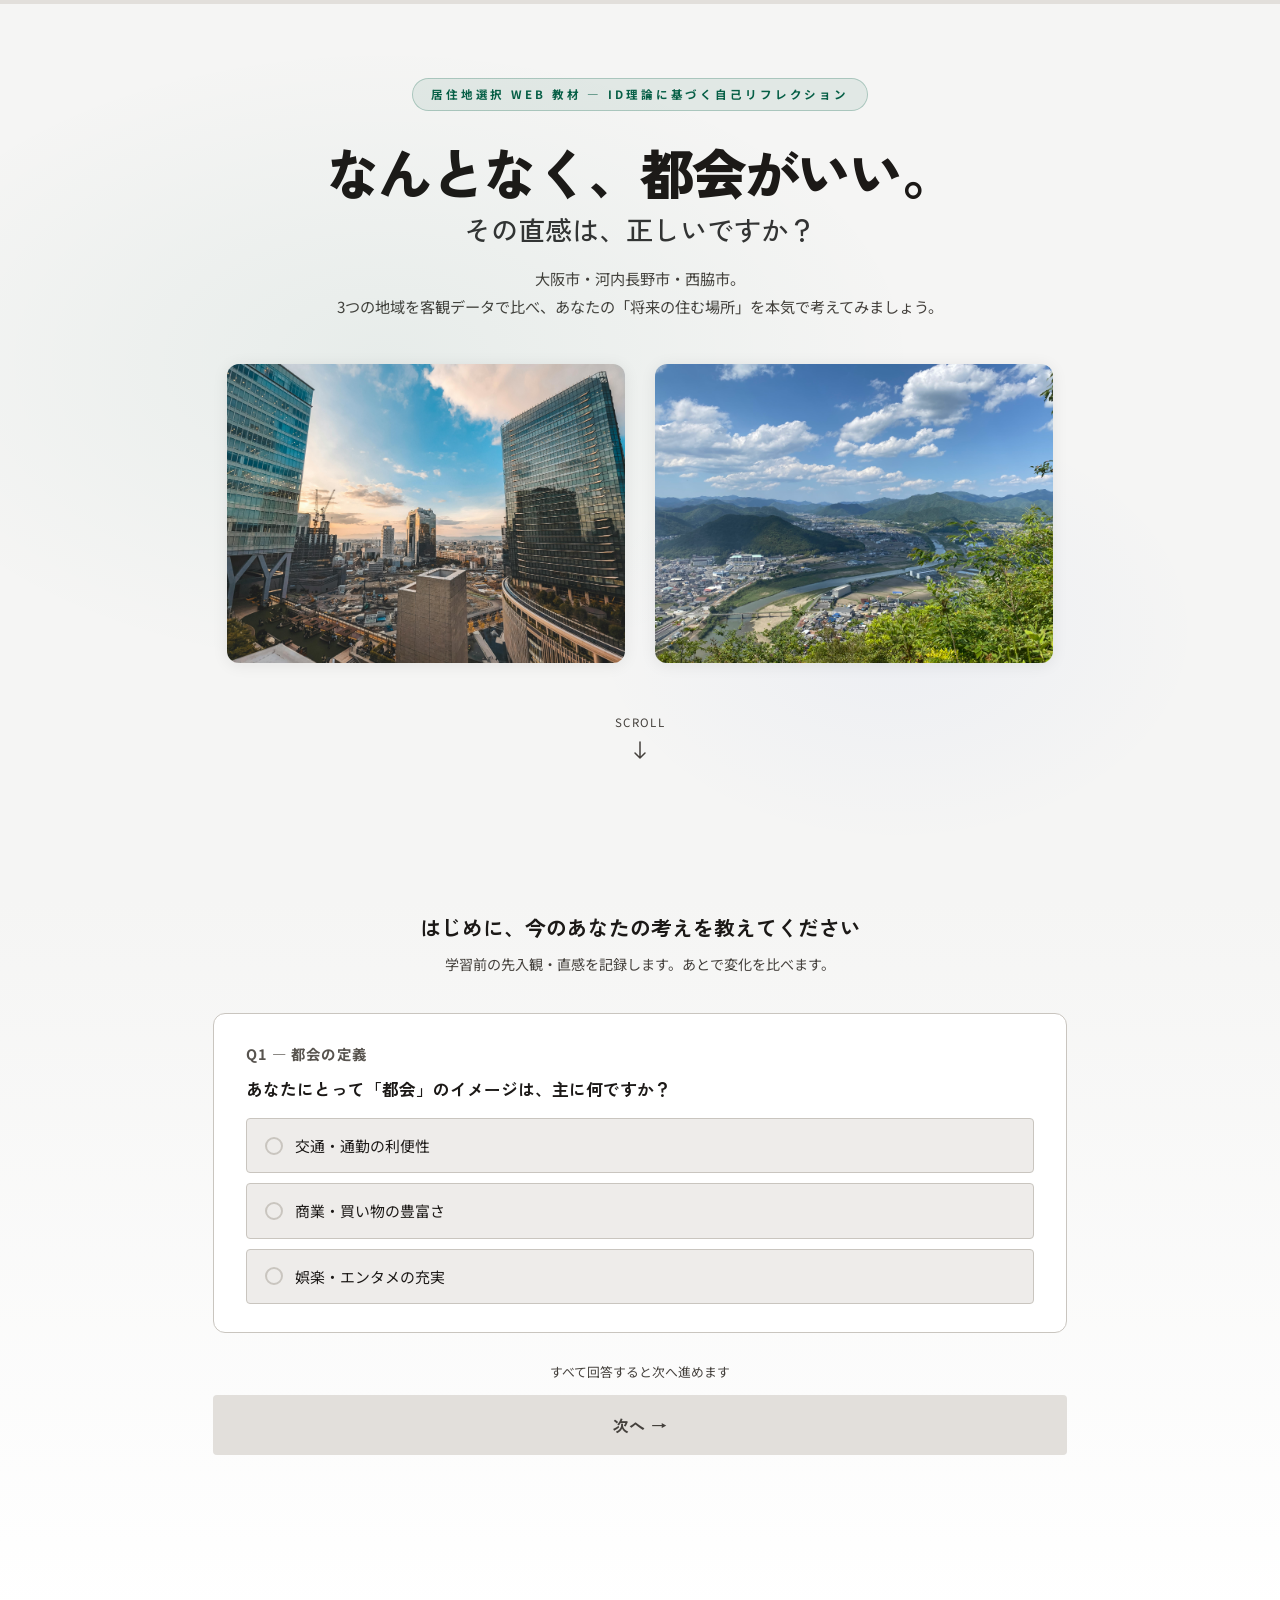
==== index.html @ 0c90a1e6 "index: スマホのhero下余白をさらに縮小(40px→10px) Co-Authored-By: Claude Sonnet 4.6 <noreply@anthropic.com>" ====
<!DOCTYPE html>
<html lang="ja">
<head>
<meta charset="UTF-8">
<meta name="viewport" content="width=device-width, initial-scale=1.0">
<title>居住地選択シミュレーション</title>
<link rel="stylesheet" href="style.css">
<style>
body { background: var(--c-bg); }

.hero {
  min-height: 100vh;
  display: flex;
  flex-direction: column;
  align-items: center;
  justify-content: center;
  text-align: center;
  padding: 30px 20px 90px;
  position: relative;
  overflow: hidden;
}
.hero::before {
  content: '';
  position: absolute;
  inset: 0;
  background:
    radial-gradient(ellipse 60% 50% at 30% 40%, rgba(6,95,70,0.06) 0%, transparent 70%),
    radial-gradient(ellipse 40% 40% at 70% 70%, rgba(29,78,216,0.04) 0%, transparent 60%);
  pointer-events: none;
}
.hero-eyebrow {
  display: inline-block;
  font-size: 0.72rem;
  font-weight: 700;
  letter-spacing: 0.25em;
  text-transform: uppercase;
  color: var(--c-accent);
  background: rgba(6,95,70,0.08);
  border: 1px solid rgba(6,95,70,0.25);
  padding: 6px 18px;
  border-radius: 20px;
  margin-bottom: 28px;
}
.hero-title {
  font-family: 'Zen Kaku Gothic New', sans-serif;
  font-size: clamp(2rem, 6vw, 3.4rem);
  font-weight: 900;
  line-height: 1.2;
  letter-spacing: -0.03em;
  margin-bottom: 20px;
}

.hero-images {
  display: grid;
  grid-template-columns: 1fr 1fr;
  gap: 30px;
  width: 66.67%;
  max-width: 1200px;
  margin-top: 20px;
  margin-bottom: 80px;
  z-index: 2;
  position: relative;
}

.hero-image-card {
  aspect-ratio: 4 / 3;
  border-radius: var(--r);
  overflow: hidden;
  box-shadow: var(--shadow);
  transition: transform 0.3s ease, box-shadow 0.3s ease;
}

.hero-image-card:hover {
  transform: translateY(-8px);
  box-shadow: 0 12px 40px rgba(28,25,23,0.12);
}

.hero-image-card img {
  width: 100%;
  height: 100%;
  object-fit: cover;
}
.hero-title .line2 {
  display: block;
  font-size: clamp(1.1rem, 3vw, 1.7rem);
  color: #333;
  font-weight: 500;
  margin-top: 8px;
  letter-spacing: 0;
}
.hero-sub {
  color: var(--c-text-muted);
  font-size: 0.95rem;
  max-width: 740px;
  margin: 0 auto 24px;
  line-height: 1.8;
}
.scroll-down {
  position: relative;
  margin-top: -30px;
  display: flex;
  flex-direction: column;
  align-items: center;
  gap: 6px;
  font-size: 0.72rem;
  color: var(--c-text-muted);
  letter-spacing: 0.12em;
  text-transform: uppercase;
  animation: bounce 2s infinite;
}
@keyframes bounce {
  0%, 100% { transform: translateY(0); }
  50% { transform: translateY(6px); }
}

/* Form section */
.form-section {
  background: linear-gradient(180deg, var(--c-bg) 0%, var(--c-surface) 100%);
  padding: 10px 0 80px;
}
.section-intro {
  text-align: center;
  margin-bottom: 36px;
}
.section-intro h2 {
  font-family: 'Zen Kaku Gothic New', sans-serif;
  font-size: 1.3rem;
  font-weight: 700;
  margin-bottom: 8px;
}
.section-intro p { color: var(--c-text-muted); font-size: 0.88rem; }

@media (max-width: 600px) {
  .hero-title { font-size: 1.6rem; }
  .hero-title .line2 { font-size: 1rem; }
  .hero-sub { font-size: 0.88rem; }
  .hero-images { width: auto; }
  .hero { padding-bottom: 10px; }
  .form-section { padding-top: 0; }
}

.form-step {
  display: flex;
  gap: 16px;
  margin-bottom: 8px;
}
.step-num {
  width: 28px; height: 28px;
  border-radius: 50%;
  background: rgba(6,95,70,0.1);
  border: 1px solid rgba(6,95,70,0.25);
  color: var(--c-accent);
  font-size: 0.75rem;
  font-weight: 700;
  display: flex;
  align-items: center;
  justify-content: center;
  flex-shrink: 0;
  margin-top: 2px;
}
.step-content { flex: 1; }
.step-content .card { margin-bottom: 0; }

.lock-note {
  text-align: center;
  font-size: 0.8rem;
  color: var(--c-text-muted);
  margin-top: 8px;
  display: flex;
  align-items: center;
  justify-content: center;
  gap: 6px;
}
</style>
</head>
<body>

<div class="progress-bar"><div class="progress-fill" style="width:0%"></div></div>

<!-- HERO -->
<section class="hero">
  <div class="hero-eyebrow">居住地選択 Web 教材 — ID理論に基づく自己リフレクション</div>
  <h1 class="hero-title">
    なんとなく、都会がいい。
    <span class="line2">その直感は、正しいですか？</span>
  </h1>
  <p class="hero-sub">
    大阪市・河内長野市・西脇市。<br>
    3つの地域を客観データで比べ、<br class="sp-br">あなたの「将来の住む場所」を<br class="sp-br">本気で考えてみましょう。
  </p>
  
  <div class="hero-images">
    <div class="hero-image-card">
      <img src="image/梅田都会.jpg" alt="大阪市梅田の超高層ビル群（都市部の利便性と密集性の例）">
    </div>
    <div class="hero-image-card">
      <img src="image/西脇田舎.jpeg" alt="西脇市の農村風景（地方部の自然環境と生活空間の例）">
    </div>
  </div>
  
  <div class="scroll-down">
    <span>scroll</span>
    <svg width="16" height="24" viewBox="0 0 16 24" fill="none"><path d="M8 4v16M3 15l5 5 5-5" stroke="currentColor" stroke-width="1.5" stroke-linecap="round" stroke-linejoin="round"/></svg>
  </div>
</section>

<!-- FORM -->
<section class="form-section">
  <div class="container">
    <div class="section-intro">
      <h2>はじめに、<br class="sp-br">今のあなたの考えを教えてください</h2>
      <p>学習前の先入観・直感を記録します。<br class="sp-br">あとで変化を比べます。</p>
    </div>

    <!-- Q1 -->
    <div>
        <div class="card">
          <div class="card-label">Q1 — 都会の定義</div>
          <h3>あなたにとって「都会」のイメージは、主に何ですか？</h3>
          <div class="radio-group" id="q1-group">
            <label class="radio-option" data-val="convenience">
              <input type="radio" name="city_def" value="convenience">
              <div class="radio-dot"></div>
              <span>交通・通勤の利便性</span>
            </label>
            <label class="radio-option" data-val="commerce">
              <input type="radio" name="city_def" value="commerce">
              <div class="radio-dot"></div>
              <span>商業・買い物の豊富さ</span>
            </label>
            <label class="radio-option" data-val="entertainment">
              <input type="radio" name="city_def" value="entertainment">
              <div class="radio-dot"></div>
              <span>娯楽・エンタメの充実</span>
            </label>
          </div>
        </div>
    </div>

    <!-- Submit -->
    <div style="margin-top: 28px;">
      <p class="lock-note">すべて回答すると次へ進めます</p>
      <button id="btn_start" class="btn-primary" style="margin-top:12px;">
        次へ →
      </button>
    </div>
  </div>
</section>

<script>
// ── Radio 選択スタイル
document.querySelectorAll('.radio-group').forEach(group => {
  group.querySelectorAll('.radio-option').forEach(opt => {
    opt.addEventListener('click', () => {
      const radio = opt.querySelector('input[type="radio"]');
      radio.checked = true;
      group.querySelectorAll('.radio-option').forEach(o => o.classList.remove('selected'));
      opt.classList.add('selected');
      checkValidity();
    });
  });
});

// ── バリデーション（Q1のみチェック）
function checkValidity() {
  const q1 = document.querySelector('input[name="city_def"]:checked');
  document.getElementById('btn_start').disabled = !q1;
}
checkValidity();

// ── Submit
document.getElementById('btn_start').addEventListener('click', () => {
  const q1 = document.querySelector('input[name="city_def"]:checked');

  if (!q1) {
    alert('質問に回答してください');
    return;
  }

  // 学習前データを保存（Q1のみ）
  const data = {
    user_before_data: {
      city_def: q1.value,
      timestamp_before: new Date().toISOString()
    }
  };
  localStorage.setItem('residence_study_log', JSON.stringify(data));
  
  // 中間調査ページに遷移
  window.location.href = 'checkpoint.html';
});
</script>
</body>
</html>
---- style.css ----
@import url('https://fonts.googleapis.com/css2?family=Noto+Sans+JP:wght@300;400;500;700&family=Zen+Kaku+Gothic+New:wght@400;700;900&display=swap');

:root {
  --c-bg: #F5F5F4;
  --c-surface: #FFFFFF;
  --c-surface2: #EEECEA;
  --c-border: #E2DFDB;
  --c-border-bright: #C9C5BF;
  --c-text: #1C1917;              /* コントラスト比 14.8:1 */
  --c-text-muted: #44403C;        /* コントラスト比 7.2:1 */
  --c-text-bright: #1C1917;
  --c-text-bright-muted: #57534E;
  --c-accent: #065F46;            /* 深みのあるエメラルド — コントラスト比 4.9:1 */
  --c-accent2: #DC2626;           /* 赤 — エラー・不正解 */
  --c-accent3: #059669;           /* 緑 — 正解・完了 */
  --c-cta-bright: #065F46;
  --c-cta-bright-alt: #7C3AED;
  --c-osaka: #1A4A8A;             /* 藍染ネイビー — 大阪・水都・堂島 */
  --c-kawachi: #3C7A3A;           /* 若草グリーン — 里山・森・自然 */
  --c-nishiwaki: #B85C38;         /* 播州織テラコッタ — 西脇の伝統織物 */
  --c-gold: #B45309;
  --r: 12px;
  --r-sm: 4px;
  --shadow: 0 2px 16px rgba(28,25,23,0.08);
}

*, *::before, *::after { box-sizing: border-box; margin: 0; padding: 0; }

html { font-size: 16px; scroll-behavior: smooth; }

body {
  background: var(--c-bg);
  color: var(--c-text);
  font-family: 'Noto Sans JP', sans-serif;
  font-weight: 400;
  line-height: 1.7;
  min-height: 100vh;
}

/* ── PROGRESS BAR ── */
.progress-bar {
  position: fixed;
  top: 0; left: 0;
  width: 100%;
  height: 4px;
  background: var(--c-border);
  z-index: 100;
}
.progress-fill {
  height: 100%;
  background: linear-gradient(90deg, var(--c-accent), var(--c-accent3));
  transition: width 0.6s ease;
}

/* ── CHAPTER HEADER ── */
.chapter-header {
  padding: 80px 0 40px;
  text-align: center;
}
.chapter-tag {
  display: inline-block;
  font-family: 'Zen Kaku Gothic New', sans-serif;
  font-size: 0.7rem;
  font-weight: 700;
  letter-spacing: 0.2em;
  text-transform: uppercase;
  color: var(--c-accent);
  border: 1px solid var(--c-accent);
  padding: 4px 14px;
  border-radius: 20px;
  margin-bottom: 16px;
}
.chapter-title {
  font-family: 'Zen Kaku Gothic New', sans-serif;
  font-size: clamp(1.6rem, 4vw, 2.6rem);
  font-weight: 900;
  line-height: 1.3;
  letter-spacing: -0.02em;
}
.chapter-title span { color: var(--c-accent); }
.chapter-desc {
  color: var(--c-text-muted);
  font-size: 0.95rem;
  margin-top: 12px;
  max-width: 700px;
  margin-left: auto;
  margin-right: auto;
}

/* ── CONTAINER ── */
.container {
  width: 66.67%;
  max-width: 1200px;
  margin: 0 auto;
  padding: 0 0 80px;
}
@media (max-width: 768px) {
  .container {
    width: auto;
    padding: 0 20px 80px;
  }
  .form-step {
    flex-direction: column !important;
    gap: 8px !important;
  }
  .step-content {
    width: 100%;
  }
}

/* ── CARD ── */
.card {
  background: var(--c-surface);
  border: 1.5px solid var(--c-border-bright);
  border-radius: var(--r);
  padding: 28px 32px;
  margin-bottom: 20px;
}
.card-label {
  font-size: 0.9rem;
  font-weight: 700;
  letter-spacing: 0.08em;
  text-transform: uppercase;
  color: var(--c-text-bright-muted);
  margin-bottom: 10px;
}
.card h3 {
  font-family: 'Zen Kaku Gothic New', sans-serif;
  font-size: 1.05rem;
  font-weight: 700;
  margin-bottom: 16px;
  line-height: 1.5;
  color: var(--c-text-bright);
}

/* ── RADIO GROUP ── */
.radio-group {
  display: flex;
  flex-direction: column;
  gap: 10px;
}
.radio-option {
  display: flex;
  align-items: center;
  gap: 12px;
  padding: 14px 18px;
  background: var(--c-surface2);
  border: 1.5px solid var(--c-border-bright);
  border-radius: var(--r-sm);
  cursor: pointer;
  transition: all 0.2s ease;
  font-size: 0.93rem;
  color: var(--c-text);
}
.radio-option:hover {
  border-color: var(--c-accent);
  border-width: 2px;
  background: rgba(6,95,70,0.05);
  color: var(--c-text);
}
/* visually hidden but keyboard accessible — NOT display:none */
.radio-option input[type="radio"] {
  position: absolute;
  opacity: 0;
  width: 1px;
  height: 1px;
  margin: -1px;
  overflow: hidden;
  clip: rect(0 0 0 0);
  white-space: nowrap;
}
/* show focus ring on the label when the hidden radio is focused */
.radio-option:focus-within {
  border-color: var(--c-accent);
  border-width: 2.5px;
  outline: 3px solid rgba(6,95,70,0.35);
  outline-offset: 3px;
}
.radio-dot {
  width: 18px; height: 18px;
  border-radius: 50%;
  border: 2px solid var(--c-border-bright);
  flex-shrink: 0;
  display: flex; align-items: center; justify-content: center;
  transition: all 0.2s ease;
}
.radio-option:hover .radio-dot {
  border-color: var(--c-accent);
}
.radio-option.selected {
  border-color: var(--c-accent);
  border-width: 2px;
  background: rgba(6,95,70,0.07);
  color: var(--c-text);
}
.radio-option.selected .radio-dot {
  border-color: var(--c-accent);
  background: var(--c-accent);
}
.radio-option.selected .radio-dot::after {
  content: '';
  width: 6px; height: 6px;
  border-radius: 50%;
  background: #fff;
  display: block;
}

/* ── TEXTAREA ── */
.textarea-field {
  width: 100%;
  background: var(--c-surface2);
  border: 1.5px solid var(--c-border);
  border-radius: var(--r-sm);
  color: var(--c-text);
  font-family: 'Noto Sans JP', sans-serif;
  font-size: 0.93rem;
  padding: 14px 18px;
  resize: vertical;
  min-height: 100px;
  outline: none;
  transition: border-color 0.2s;
  line-height: 1.7;
}
.textarea-field:focus { border-color: var(--c-accent); }
.textarea-field::placeholder { color: var(--c-text-muted); }

/* ── SLIDER ── */
.slider-wrap {
  margin-top: 8px;
}
.slider-labels {
  display: flex;
  justify-content: space-between;
  font-size: 0.78rem;
  color: var(--c-text-muted);
  margin-bottom: 8px;
}
input[type="range"] {
  width: 100%;
  appearance: none;
  height: 6px;
  background: var(--c-border);
  border-radius: 3px;
  outline: none;
  cursor: pointer;
}
input[type="range"]::-webkit-slider-thumb {
  appearance: none;
  width: 20px; height: 20px;
  border-radius: 50%;
  background: var(--c-accent);
  cursor: pointer;
  box-shadow: 0 0 0 4px rgba(91,140,255,0.2);
}
.slider-value {
  text-align: center;
  font-size: 1.1rem;
  font-weight: 700;
  color: var(--c-accent);
  margin-top: 8px;
}

/* ── BUTTONS ── */
.btn-primary {
  display: block;
  width: 100%;
  padding: 18px;
  background: var(--c-border);
  color: var(--c-text-muted);
  border: none;
  border-radius: var(--r-sm);
  font-family: 'Zen Kaku Gothic New', sans-serif;
  font-size: 1rem;
  font-weight: 700;
  cursor: not-allowed;
  transition: all 0.25s ease;
  letter-spacing: 0.04em;
  margin-top: 12px;
}
.btn-primary:not(:disabled) {
  background: var(--c-cta-bright);
  color: var(--c-bg);
  cursor: pointer;
}
.btn-primary:hover:not(:disabled) {
  background: #047857;
  transform: translateY(-2px);
  box-shadow: 0 8px 24px rgba(6,95,70,0.35);
}
.btn-primary:disabled {
  background: var(--c-border);
  color: var(--c-text-muted);
  cursor: not-allowed;
  transform: none;
  box-shadow: none;
}

/* ── CITY GRID ── */
.city-grid {
  display: grid;
  grid-template-columns: repeat(3, 1fr);
  gap: 14px;
  margin-bottom: 20px;
}
@media (max-width: 600px) {
  .city-grid { grid-template-columns: 1fr; }
}
.city-card {
  background: var(--c-surface);
  border: 1px solid var(--c-border);
  border-radius: var(--r);
  padding: 22px 20px;
  transition: transform 0.2s, box-shadow 0.2s;
}
.city-card:hover {
  transform: translateY(-3px);
  box-shadow: var(--shadow);
}
.city-card.osaka { border-top: 3px solid var(--c-osaka); }
.city-card.kawachi { border-top: 3px solid var(--c-kawachi); }
.city-card.nishiwaki { border-top: 3px solid var(--c-nishiwaki); }
.city-card h3 {
  font-family: 'Zen Kaku Gothic New', sans-serif;
  font-size: 1rem;
  font-weight: 900;
  margin-bottom: 4px;
}
.city-tag {
  font-size: 0.72rem;
  font-weight: 700;
  letter-spacing: 0.08em;
  padding: 3px 10px;
  border-radius: 12px;
  display: inline-block;
  margin-bottom: 14px;
}
.osaka .city-tag { background: rgba(26,74,138,0.1); color: var(--c-osaka); }
.kawachi .city-tag { background: rgba(60,122,58,0.1); color: var(--c-kawachi); }
.nishiwaki .city-tag { background: rgba(184,92,56,0.1); color: var(--c-nishiwaki); }
.city-stat {
  display: flex;
  align-items: baseline;
  gap: 4px;
  margin-bottom: 8px;
  font-size: 0.85rem;
}
.city-stat .stat-label { color: var(--c-text-muted); font-size: 0.78rem; flex-shrink: 0; }
.city-stat .stat-val { font-weight: 700; font-size: 0.95rem; }
.city-link {
  display: inline-flex;
  align-items: center;
  gap: 4px;
  font-size: 0.78rem;
  color: var(--c-accent);
  text-decoration: none;
  margin-top: 8px;
  transition: opacity 0.2s;
}
.city-link:hover { opacity: 0.7; }

/* ── QUIZ ── */
.quiz-options {
  display: flex;
  flex-direction: column;
  gap: 10px;
}
.quiz-btn {
  padding: 14px 20px;
  background: var(--c-surface2);
  border: 1.5px solid var(--c-border-bright);
  border-radius: var(--r-sm);
  color: var(--c-text);
  font-family: 'Noto Sans JP', sans-serif;
  font-size: 0.95rem;
  cursor: pointer;
  text-align: left;
  transition: all 0.2s;
  display: flex;
  align-items: center;
  gap: 12px;
}
.quiz-btn:hover:not(:disabled) {
  border-color: var(--c-accent);
  border-width: 2px;
  background: rgba(6,95,70,0.07);
}
.quiz-btn.correct {
  border-color: var(--c-accent3);
  border-width: 2px;
  background: rgba(5,150,105,0.1);
  color: var(--c-accent3);
}
.quiz-btn.incorrect {
  border-color: var(--c-accent2);
  border-width: 2px;
  background: rgba(220,38,38,0.07);
  color: var(--c-accent2);
}
.quiz-btn:disabled { cursor: default; }
.quiz-icon { font-size: 1.2rem; flex-shrink: 0; }

/* ── REVEAL SECTION ── */
.reveal-section {
  display: none;
  animation: fadeIn 0.5s ease forwards;
}
@keyframes fadeIn {
  from { opacity: 0; transform: translateY(12px); }
  to   { opacity: 1; transform: translateY(0); }
}

/* ── DATA TABLE ── */
.data-table {
  width: 100%;
  border-collapse: collapse;
  font-size: 0.88rem;
  margin: 16px 0;
}
.data-table th {
  padding: 10px 14px;
  text-align: left;
  background: var(--c-surface2);
  color: var(--c-text-muted);
  font-weight: 700;
  font-size: 0.78rem;
  letter-spacing: 0.06em;
  border-bottom: 1px solid var(--c-border);
}
.data-table td {
  padding: 12px 14px;
  border-bottom: 1px solid var(--c-border);
}
.data-table tr:last-child td { border-bottom: none; }
.data-table .highlight {
  color: var(--c-gold);
  font-weight: 700;
}

/* ── CALLOUT ── */
.callout {
  border-left: 3px solid var(--c-accent);
  background: rgba(6,95,70,0.06);
  padding: 16px 20px;
  border-radius: 0 var(--r-sm) var(--r-sm) 0;
  font-size: 0.92rem;
  margin: 16px 0;
  line-height: 1.7;
}
.callout strong { color: var(--c-accent); }

/* ── COMPARISON TABLE (Ch4) ── */
.comp-table {
  width: 100%;
  border-collapse: collapse;
  font-size: 0.85rem;
  margin: 12px 0;
}
.comp-table th {
  padding: 10px 12px;
  font-size: 0.78rem;
  font-weight: 700;
  letter-spacing: 0.06em;
  color: var(--c-text);
  border-bottom: 1px solid var(--c-border);
  text-align: center;
}
.comp-table th.osaka-h { background: rgba(26,74,138,0.12); color: var(--c-osaka); }
.comp-table th.kawachi-h { background: rgba(60,122,58,0.12); color: var(--c-kawachi); }
.comp-table th.nishiwaki-h { background: rgba(184,92,56,0.12); color: var(--c-nishiwaki); }
.comp-table td {
  padding: 11px 12px;
  border-bottom: 1px solid var(--c-border);
  text-align: center;
  vertical-align: middle;
}
.comp-table td:first-child {
  text-align: left;
  color: var(--c-text-muted);
  font-size: 0.8rem;
  font-weight: 700;
  white-space: nowrap;
}
.star { color: var(--c-gold); font-size: 0.85rem; letter-spacing: -1px; }

/* ── SCENARIO CARD ── */
.scenario-cards {
  display: grid;
  grid-template-columns: repeat(3,1fr);
  gap: 12px;
  margin: 14px 0;
}
@media (max-width: 600px) { .scenario-cards { grid-template-columns: 1fr; } }
.scenario-card {
  background: var(--c-surface2);
  border: 1px solid var(--c-border);
  border-radius: var(--r-sm);
  padding: 16px;
  font-size: 0.83rem;
  line-height: 1.6;
}
.scenario-card .sc-city {
  font-family: 'Zen Kaku Gothic New', sans-serif;
  font-weight: 900;
  font-size: 0.92rem;
  margin-bottom: 8px;
}
.scenario-card.osaka { border-top: 2px solid var(--c-osaka); }
.scenario-card.sc-city.osaka { color: var(--c-osaka); }
.scenario-card.kawachi { border-top: 2px solid var(--c-kawachi); }
.scenario-card.nishiwaki { border-top: 2px solid var(--c-nishiwaki); }

/* ── PROFILE SECTION ── */
.profile-cards {
  display: grid;
  grid-template-columns: repeat(3,1fr);
  gap: 12px;
  margin: 14px 0;
}
@media (max-width:600px) { .profile-cards { grid-template-columns: 1fr; } }
.profile-card {
  background: var(--c-surface2);
  border: 1px solid var(--c-border);
  border-radius: var(--r-sm);
  padding: 18px;
  font-size: 0.83rem;
  line-height: 1.6;
}
.profile-card h4 {
  font-family: 'Zen Kaku Gothic New', sans-serif;
  font-weight: 900;
  font-size: 0.9rem;
  margin-bottom: 8px;
}
.profile-card.osaka { border-top: 2px solid var(--c-osaka); }
.profile-card.kawachi { border-top: 2px solid var(--c-kawachi); }
.profile-card.nishiwaki { border-top: 2px solid var(--c-nishiwaki); }
.pc-osaka { color: var(--c-osaka); }
.pc-kawachi { color: var(--c-kawachi); }
.pc-nishiwaki { color: var(--c-nishiwaki); }

/* ── SCALE BUTTONS ── */
.scale-group {
  display: flex;
  gap: 8px;
  flex-wrap: wrap;
  margin-top: 8px;
}
.scale-btn {
  flex: 1;
  min-width: 52px;
  padding: 12px 6px;
  background: var(--c-surface2);
  border: 1.5px solid var(--c-border);
  border-radius: var(--r-sm);
  color: var(--c-text-muted);
  font-family: 'Zen Kaku Gothic New', sans-serif;
  font-size: 1rem;
  font-weight: 700;
  cursor: pointer;
  text-align: center;
  transition: all 0.2s;
}
.scale-btn:hover { border-color: var(--c-accent); color: var(--c-accent); }
.scale-btn.selected {
  border-color: var(--c-accent);
  border-width: 2px;
  background: rgba(6,95,70,0.1);
  color: var(--c-accent);
}

/* ── COMPLETE PAGE ── */
.complete-hero {
  text-align: center;
  padding: 60px 20px 40px;
}
.complete-icon {
  font-size: 4rem;
  margin-bottom: 20px;
  display: block;
  animation: pop 0.5s cubic-bezier(0.175, 0.885, 0.32, 1.275);
}
@keyframes pop {
  0% { transform: scale(0); opacity:0; }
  100% { transform: scale(1); opacity:1; }
}
.before-after {
  display: grid;
  grid-template-columns: 1fr 1fr;
  gap: 14px;
  margin: 14px 0;
}
@media (max-width:560px) { .before-after { grid-template-columns: 1fr; } }
.ba-card {
  background: var(--c-surface2);
  border: 1px solid var(--c-border);
  border-radius: var(--r-sm);
  padding: 18px;
  font-size: 0.88rem;
}
.ba-card h4 {
  font-size: 0.75rem;
  font-weight: 700;
  letter-spacing: 0.1em;
  text-transform: uppercase;
  color: var(--c-text-muted);
  margin-bottom: 10px;
}
.ba-value {
  font-family: 'Zen Kaku Gothic New', sans-serif;
  font-size: 1.1rem;
  font-weight: 900;
  color: var(--c-text);
}
.ba-value.after { color: var(--c-accent3); }
.data-export-btn {
  display: block;
  width: 100%;
  padding: 16px;
  background: transparent;
  border: 1.5px solid var(--c-border);
  border-radius: var(--r-sm);
  color: var(--c-text-muted);
  font-family: 'Noto Sans JP', sans-serif;
  font-size: 0.88rem;
  cursor: pointer;
  text-align: center;
  transition: all 0.2s;
  margin-top: 12px;
}
.data-export-btn:hover {
  border-color: var(--c-accent);
  color: var(--c-accent);
}

/* ── BAR CHART ── */
.bar-chart {
  margin: 18px 0;
  display: flex;
  flex-direction: column;
  gap: 14px;
}
.bar-row { display: flex; flex-direction: column; gap: 4px; }
.bar-meta {
  display: flex;
  justify-content: space-between;
  font-size: 0.82rem;
}
.bar-name { color: var(--c-text-muted); }
.bar-amount { font-weight: 700; }
.bar-track {
  height: 10px;
  background: var(--c-border);
  border-radius: 5px;
  overflow: hidden;
}
.bar-fill {
  height: 100%;
  border-radius: 5px;
  transition: width 0.8s cubic-bezier(.23,1,.32,1);
}

/* ── SP ONLY LINE BREAK ── */
.sp-br { display: none; }
@media (max-width: 600px) { .sp-br { display: block; } }

/* ── MOBILE OVERRIDES ── */
@media (max-width: 600px) {
  .card { padding: 20px 16px; }
  .chapter-title { font-size: 1.35rem !important; }
  .chapter-desc  { font-size: 0.88rem !important; }

  /* ① カタカナ等の単語途中での折り返しを防ぐ */
  .radio-option { word-break: keep-all; }

  /* ② 比較表：縦レイアウト（項目名が全幅、都市3列が横並び） */
  .comp-table thead { display: none; }
  .comp-table,
  .comp-table tbody { display: block; }
  .comp-table tr {
    display: flex;
    flex-wrap: wrap;
    margin-bottom: 10px;
    border: 1px solid var(--c-border);
    border-radius: var(--r-sm);
    overflow: hidden;
  }
  .comp-table th[scope="row"] {
    flex: 0 0 100%;
    background: var(--c-surface2);
    padding: 8px 12px;
    font-size: 0.8rem !important;
    font-weight: 700 !important;
    color: var(--c-text-muted);
    white-space: normal !important;
    min-width: unset;
    border-bottom: 1px solid var(--c-border);
    text-align: left;
  }
  .comp-table td {
    flex: 1;
    padding: 10px 4px;
    text-align: center;
    font-size: 0.8rem;
    border-bottom: none;
  }
  .comp-table td:nth-child(2)::before { content: "大阪市";   display: block; font-size: 0.65rem; color: var(--c-osaka);     font-weight: 700; margin-bottom: 3px; }
  .comp-table td:nth-child(3)::before { content: "河内長野"; display: block; font-size: 0.65rem; color: var(--c-kawachi);   font-weight: 700; margin-bottom: 3px; }
  .comp-table td:nth-child(4)::before { content: "西脇市";   display: block; font-size: 0.65rem; color: var(--c-nishiwaki);font-weight: 700; margin-bottom: 3px; }

  /* ③ スケールボタン：高さ統一・中央揃え */
  .scale-group { gap: 5px; }
  .scale-btn {
    min-width: 40px;
    padding: 10px 2px;
    font-size: 0.88rem;
    display: flex;
    flex-direction: column;
    align-items: center;
    justify-content: center;
  }
}

/* ── ACCESSIBILITY ── */

/* Visible focus ring for keyboard navigation */
:focus-visible {
  outline: 3px solid var(--c-accent);
  outline-offset: 3px;
  border-radius: var(--r-sm);
}
button:focus-visible, a:focus-visible, input:focus-visible, textarea:focus-visible, select:focus-visible {
  outline: 3px solid var(--c-accent);
  outline-offset: 2px;
}

/* Remove animations for users who prefer reduced motion */
@media (prefers-reduced-motion: reduce) {
  *, *::before, *::after {
    animation-duration: 0.01ms !important;
    animation-iteration-count: 1 !important;
    transition-duration: 0.01ms !important;
  }
}

/* ── 数値マスク（虫食い） ── */
.val-text { display: none; }
.val-text.revealed {
  display: inline;
  animation: valReveal 0.3s ease forwards;
}
@keyframes valReveal {
  from { opacity: 0; transform: scale(0.8); }
  to   { opacity: 1; transform: scale(1); }
}
.val-mask {
  display: inline-flex;
  align-items: center;
  gap: 4px;
  background: #f3f4f6;
  color: #374151;
  font-size: 0.7rem;
  font-weight: 700;
  padding: 5px 12px;
  border-radius: 20px;
  border: 1.5px dashed #9ca3af;
  cursor: pointer;
  user-select: none;
  letter-spacing: 0.04em;
  box-shadow: 0 2px 6px rgba(0,0,0,0.08);
  transition: transform 0.15s, box-shadow 0.15s, opacity 0.3s;
  animation: maskPulse 2s ease-in-out infinite;
}
.val-mask::before { content: '👆'; font-size: 0.75rem; }
.val-mask:hover {
  transform: scale(1.08) translateY(-1px);
  box-shadow: 0 4px 10px rgba(0,0,0,0.14);
  animation: none;
}
@keyframes maskPulse {
  0%, 100% { box-shadow: 0 2px 6px rgba(0,0,0,0.08); }
  50%       { box-shadow: 0 2px 12px rgba(0,0,0,0.18); }
}
.val-mask.fade-out { opacity: 0; pointer-events: none; animation: none; }

/* ── スクラッチ露出 ── */
.scratch-dc { position: relative; overflow: hidden; user-select: none; }
.scratch-mask {
  position: absolute;
  inset: 0;
  background: linear-gradient(135deg, #bdc3c7 0%, #95a5a6 35%, #b2babb 60%, #9ea8a8 100%);
  display: flex;
  align-items: center;
  justify-content: center;
  cursor: pointer;
  z-index: 10;
  transition: opacity 0.4s ease;
  border-radius: inherit;
  touch-action: none;
}
.scratch-mask.revealed { opacity: 0; pointer-events: none; }
.scratch-hint {
  color: #2c2c2c;
  font-size: 0.95rem;
  font-weight: 700;
  text-align: center;
  user-select: none;
  padding: 0 20px;
  line-height: 1.6;
}
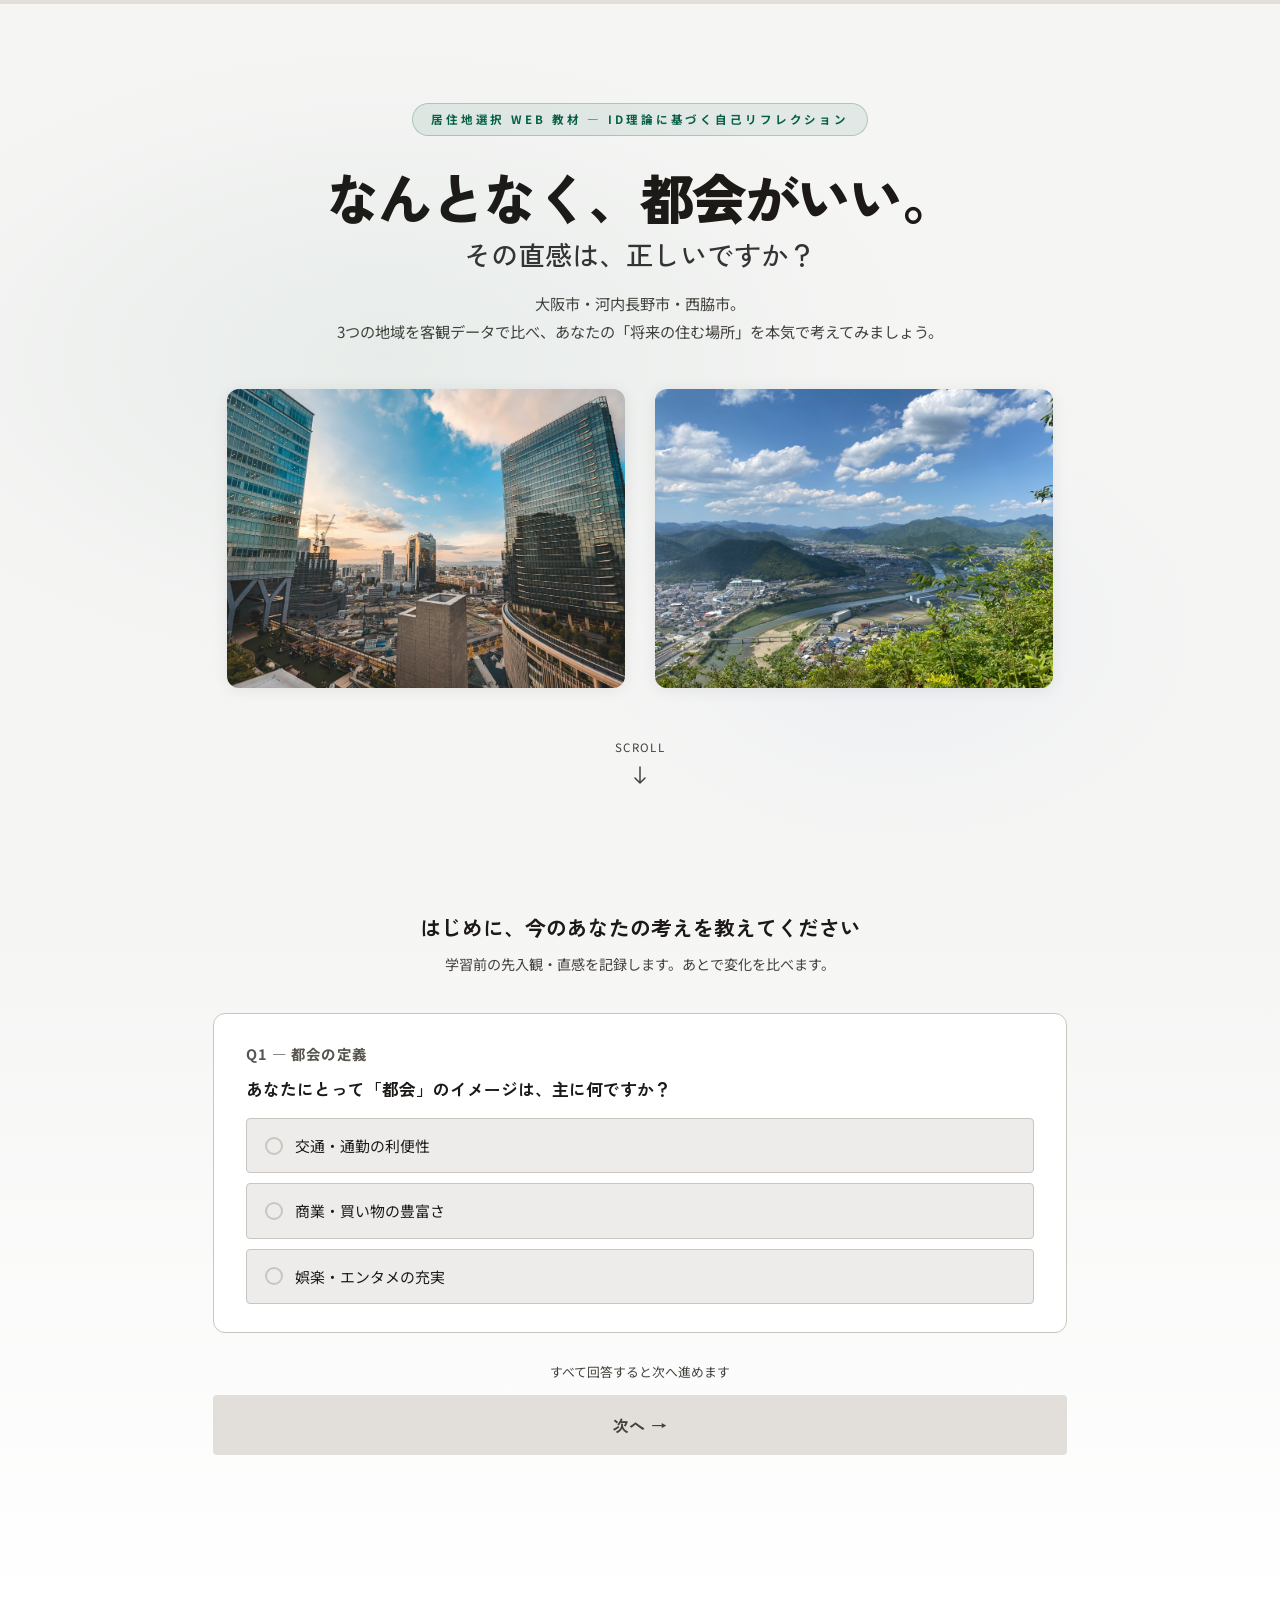
==== commit 0eac5695: "index: PC/スマホのhero余白・画像下余白を調整 Co-Authored-By: Claude Sonnet 4.6 <noreply@anthropic.com>" ====
--- a/index.html
+++ b/index.html
@@ -15,7 +15,7 @@
   align-items: center;
   justify-content: center;
   text-align: center;
-  padding: 30px 20px 90px;
+  padding: 30px 20px 40px;
   position: relative;
   overflow: hidden;
 }
@@ -136,6 +136,7 @@
   .hero-sub { font-size: 0.88rem; }
   .hero-images { width: auto; }
   .hero { padding-bottom: 10px; }
+  .hero-images { margin-bottom: 20px; }
   .form-section { padding-top: 0; }
 }
 
